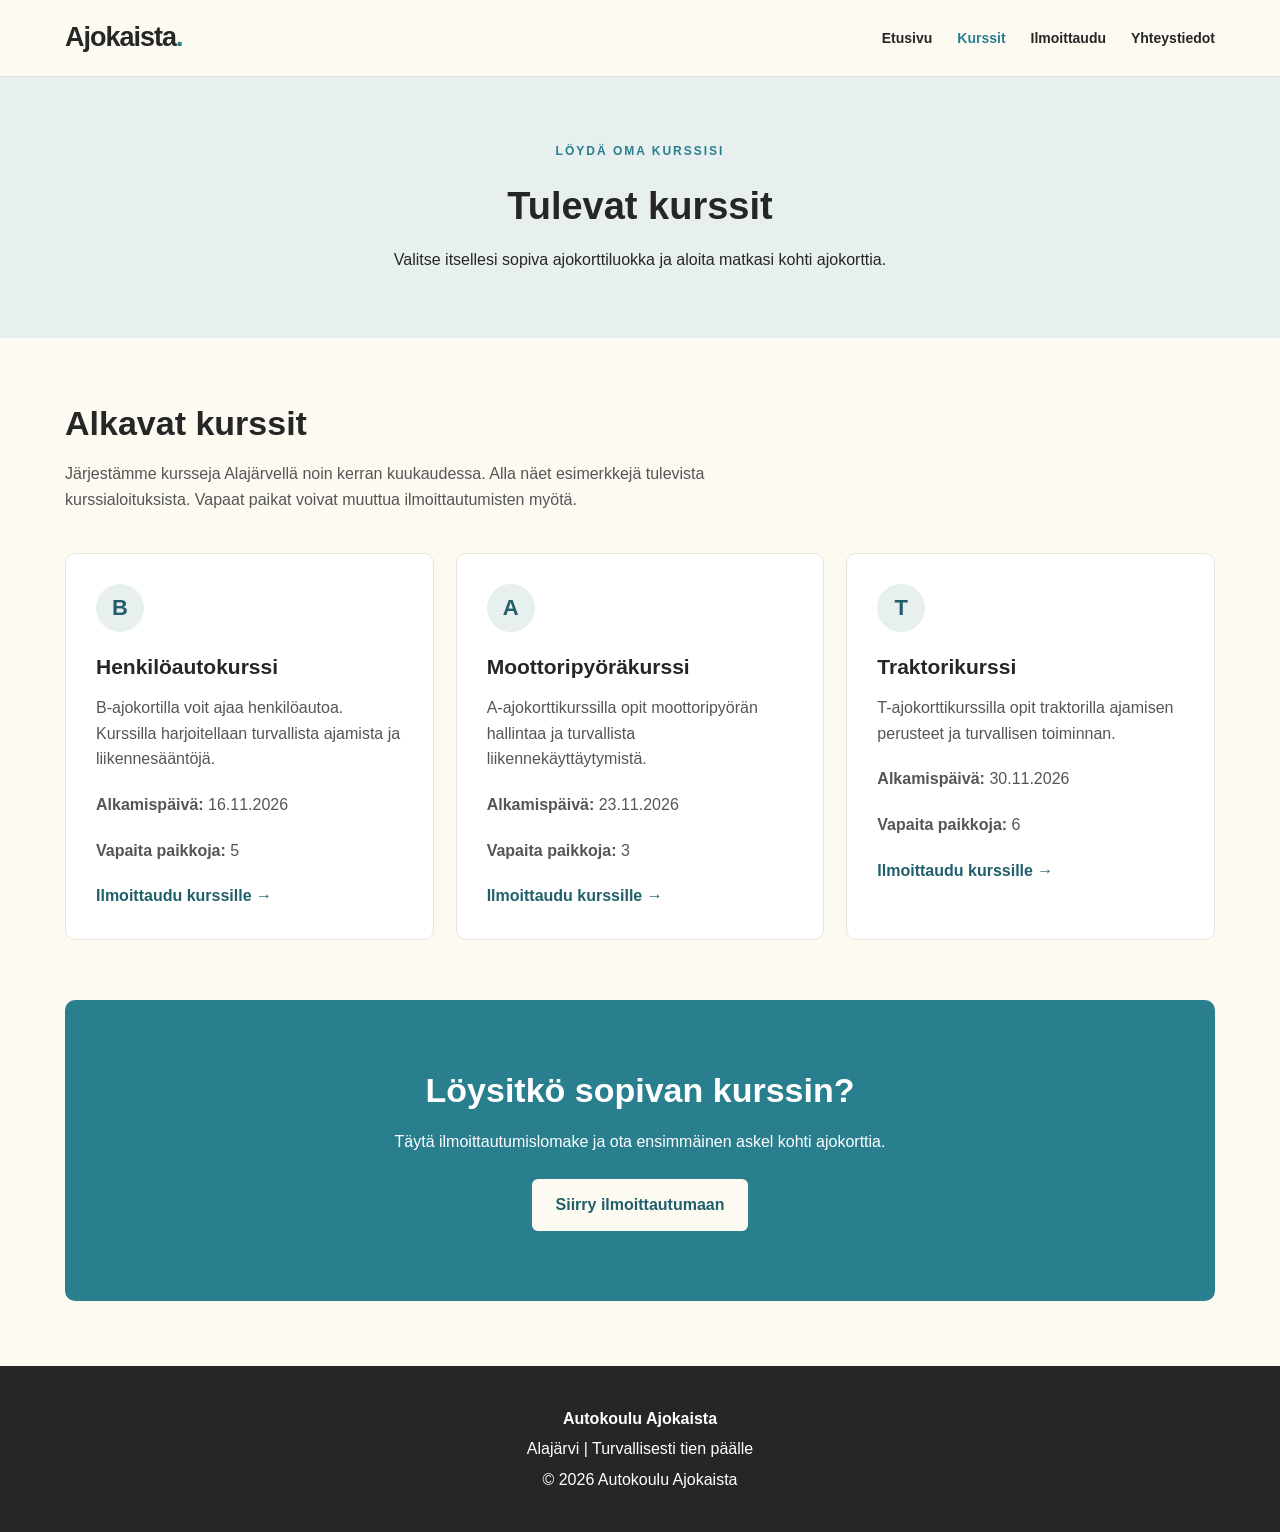
==== listing.html @ 46ec9aca "Muutokset" ====
<!DOCTYPE html>
<html lang="fi">
<head>
    <meta charset="UTF-8">
    <meta name="viewport" content="width=device-width, initial-scale=1.0">
    <meta name="description" content="Tutustu Autokoulu Ajokaistan tuleviin B-, A- ja T-ajokorttikursseihin Alajärvellä.">
    <title>Kurssit | Autokoulu Ajokaista</title>
    <link rel="stylesheet" href="style.css">
</head>
<body>

    <header class="site-header">
        <div class="container header-content">
            <a href="index.html" class="logo">Ajokaista<span>.</span></a>

            <nav class="main-nav" aria-label="Päänavigaatio">
                <a href="index.html">Etusivu</a>
                <a href="listing.html" aria-current="page">Kurssit</a>
                <a href="about.html">Ilmoittaudu</a>
                <a href="contact.html">Yhteystiedot</a>
            </nav>
        </div>
    </header>

    <main>

        <section class="page-banner">
            <div class="container">
                <p class="eyebrow">LÖYDÄ OMA KURSSISI</p>
                <h1>Tulevat kurssit</h1>
                <p>
                    Valitse itsellesi sopiva ajokorttiluokka
                    ja aloita matkasi kohti ajokorttia.
                </p>
            </div>
        </section>

        <section class="container content-section">

            <div class="section-heading">
                <h2>Alkavat kurssit</h2>
                <p>
                    Järjestämme kursseja Alajärvellä noin kerran kuukaudessa.
                    Alla näet esimerkkejä tulevista kurssialoituksista.
                    Vapaat paikat voivat muuttua ilmoittautumisten myötä.
                </p>
            </div>

            <div class="course-cards">

                <article class="course-card">
                    <span class="course-number">B</span>
                    <h3>Henkilöautokurssi</h3>
                    <p>
                        B-ajokortilla voit ajaa henkilöautoa.
                        Kurssilla harjoitellaan turvallista ajamista
                        ja liikennesääntöjä.
                    </p>

                    <p><strong>Alkamispäivä:</strong> 16.11.2026</p>
                    <p><strong>Vapaita paikkoja:</strong> 5</p>

                    <a href="about.html?kurssi=B">
                        Ilmoittaudu kurssille →
                    </a>
                </article>

                <article class="course-card">
                    <span class="course-number">A</span>
                    <h3>Moottoripyöräkurssi</h3>
                    <p>
                        A-ajokorttikurssilla opit moottoripyörän
                        hallintaa ja turvallista liikennekäyttäytymistä.
                    </p>

                    <p><strong>Alkamispäivä:</strong> 23.11.2026</p>
                    <p><strong>Vapaita paikkoja:</strong> 3</p>

                    <a href="contact.html?kurssi=A">
                        Ilmoittaudu kurssille →
                    </a>
                </article>

                <article class="course-card">
                    <span class="course-number">T</span>
                    <h3>Traktorikurssi</h3>
                    <p>
                        T-ajokorttikurssilla opit traktorilla
                        ajamisen perusteet ja turvallisen toiminnan.
                    </p>

                    <p><strong>Alkamispäivä:</strong> 30.11.2026</p>
                    <p><strong>Vapaita paikkoja:</strong> 6</p>

                    <a href="about.html?kurssi=T">
                        Ilmoittaudu kurssille →
                    </a>
                </article>

            </div>

            <div class="cta-section" style="margin-top: 60px; border-radius: 10px;">
                <h2>Löysitkö sopivan kurssin?</h2>
                <p>
                    Täytä ilmoittautumislomake ja ota ensimmäinen
                    askel kohti ajokorttia.
                </p>
                <a href="about.html" class="button button-light">
                    Siirry ilmoittautumaan
                </a>
            </div>

        </section>

    </main>

    <footer class="site-footer">
        <div class="container footer-content">
            <p><strong>Autokoulu Ajokaista</strong></p>
            <p>Alajärvi | Turvallisesti tien päälle</p>
            <p>&copy; 2026 Autokoulu Ajokaista</p>
        </div>
    </footer>

</body>
</html>
---- style.css ----
/* =========================
   YLEISET ASETUKSET
========================= */

:root {
    --text: #262626;
    --background: #fdfaf2;
    --accent: #2a7f8f;
    --accent-dark: #205f6b;
    --white: #ffffff;
    --light-green: #e7f0ee;
}

* {
    margin: 0;
    padding: 0;
    box-sizing: border-box;
}

html {
    scroll-behavior: smooth;
}

body {
    font-family: Arial, Helvetica, sans-serif;
    color: var(--text);
    background-color: var(--background);
    line-height: 1.6;
}

a {
    color: inherit;
}

.container {
    width: 90%;
    max-width: 1150px;
    margin: 0 auto;
}

/* =========================
   YLÄVALIKKO
========================= */

.site-header {
    background-color: var(--background);
    border-bottom: 1px solid #e5e1d8;
    position: sticky;
    top: 0;
    z-index: 10;
}

.header-content {
    min-height: 76px;
    display: flex;
    justify-content: space-between;
    align-items: center;
    gap: 20px;
}

.logo {
    font-size: 27px;
    font-weight: bold;
    text-decoration: none;
    letter-spacing: -1px;
}

.logo span {
    color: var(--accent);
}

.main-nav {
    display: flex;
    gap: 25px;
    flex-wrap: wrap;
}

.main-nav a {
    text-decoration: none;
    font-size: 14px;
    font-weight: bold;
    transition: color 0.2s;
}

.main-nav a:hover,
.main-nav a[aria-current="page"] {
    color: var(--accent);
}

/* =========================
   PAINIKKEET
========================= */

.button {
    display: inline-block;
    padding: 13px 24px;
    border-radius: 6px;
    text-decoration: none;
    font-weight: bold;
    transition: background-color 0.2s, transform 0.2s;
}

.button:hover {
    transform: translateY(-2px);
}

.button-primary {
    background-color: var(--accent);
    color: var(--white);
}

.button-primary:hover {
    background-color: var(--accent-dark);
}

.button-outline {
    border: 2px solid var(--white);
    color: var(--white);
}

.button-outline:hover {
    background-color: var(--white);
    color: var(--text);
}

.button-light {
    background-color: var(--background);
    color: var(--accent-dark);
}

.button-light:hover {
    background-color: var(--white);
}

/* =========================
   ETUSIVUN HERO
========================= */

.hero {
    background: linear-gradient(120deg, #205f6b, #2a7f8f);
    color: var(--white);
    padding: 115px 0;
}

.hero-content {
    max-width: 1150px;
}

.eyebrow {
    font-size: 12px;
    font-weight: bold;
    letter-spacing: 2px;
    margin-bottom: 15px;
    color: var(--accent);
}

.hero .eyebrow {
    color: #d1e9e9;
}

.hero h1 {
    font-size: clamp(36px, 6vw, 62px);
    line-height: 1.12;
    max-width: 750px;
    margin-bottom: 25px;
}

.hero-text {
    font-size: 18px;
    max-width: 620px;
    margin-bottom: 32px;
    color: #edf5f3;
}

.hero-buttons {
    display: flex;
    gap: 15px;
    flex-wrap: wrap;
}

/* =========================
   ESITTELY JA KURSSIKORTIT
========================= */

.intro-section {
    padding-top: 85px;
    padding-bottom: 85px;
}

.section-heading {
    max-width: 700px;
    margin-bottom: 40px;
}

.section-heading h2,
.cta-section h2 {
    font-size: 34px;
    line-height: 1.2;
    margin-bottom: 18px;
}

.section-heading > p:last-child {
    color: #555;
}

.course-cards {
    display: grid;
    grid-template-columns: repeat(3, 1fr);
    gap: 22px;
}

.course-card {
    background-color: var(--white);
    border: 1px solid #e9e5dc;
    border-radius: 10px;
    padding: 30px;
    transition: transform 0.2s, box-shadow 0.2s;
}

.course-card:hover {
    transform: translateY(-5px);
    box-shadow: 0 8px 25px rgba(0, 0, 0, 0.08);
}

.course-number {
    display: inline-flex;
    align-items: center;
    justify-content: center;
    width: 48px;
    height: 48px;
    border-radius: 50%;
    background-color: var(--light-green);
    color: var(--accent-dark);
    font-size: 22px;
    font-weight: bold;
    margin-bottom: 18px;
}

.course-card h3 {
    font-size: 21px;
    margin-bottom: 12px;
}

.course-card p {
    color: #555;
    margin-bottom: 20px;
}

.course-card a {
    color: var(--accent-dark);
    font-weight: bold;
    text-decoration: none;
}

/* =========================
   ALAOSAN TOIMINTAKEHOTE
========================= */

.cta-section {
    background-color: var(--accent);
    color: var(--white);
    padding: 70px 0;
    text-align: center;
}

.cta-section .eyebrow {
    color: #d1e9e9;
}

.cta-section p {
    margin-bottom: 25px;
}

/* =========================
   ALATUNNISTE
========================= */

.site-footer {
    background-color: #262626;
    color: var(--white);
    padding: 35px 0;
    text-align: center;
}

.footer-content p {
    margin: 5px 0;
}

/* =========================
   MUUT SIVUT JA LOMAKKEET
========================= */

.page-banner {
    background-color: var(--light-green);
    padding: 65px 0;
    text-align: center;
}

.page-banner h1 {
    font-size: 38px;
    margin-bottom: 10px;
}

.content-section {
    padding-top: 65px;
    padding-bottom: 65px;
}

.form-container {
    max-width: 750px;
    margin: 0 auto;
    background-color: var(--white);
    padding: 35px;
    border-radius: 10px;
    border: 1px solid #e9e5dc;
}

.form-group {
    margin-bottom: 22px;
}

.form-group label {
    display: block;
    font-weight: bold;
    margin-bottom: 7px;
}

.form-group input,
.form-group select,
.form-group textarea {
    width: 100%;
    padding: 12px;
    border: 1px solid #bdbdbd;
    border-radius: 5px;
    font: inherit;
    background-color: var(--white);
    color: var(--text);
}

.form-group input:focus,
.form-group select:focus,
.form-group textarea:focus {
    outline: 2px solid var(--accent);
    outline-offset: 2px;
}

.form-group input[aria-invalid="true"],
.form-group select[aria-invalid="true"] {
    border-color: #b42318;
}

.form-group fieldset {
    border: 1px solid #ddd;
    border-radius: 6px;
    padding: 15px;
}

.form-group legend {
    font-weight: bold;
    padding: 0 5px;
}

.form-group .choice {
    display: flex;
    align-items: center;
    gap: 9px;
    margin: 8px 0;
    font-weight: normal;
}

.form-group .choice input {
    width: auto;
}

.error-message {
    color: #b42318;
    font-size: 14px;
    margin-top: 5px;
}

.success-message {
    background-color: var(--light-green);
    color: var(--accent-dark);
    border-radius: 6px;
    padding: 18px;
    margin-top: 20px;
}

[hidden] {
    display: none !important;
}

/* =========================
   MOBIILINÄKYMÄ
========================= */

@media (max-width: 750px) {

    .header-content {
        flex-direction: column;
        padding: 15px 0;
    }

    .main-nav {
        justify-content: center;
        gap: 14px;
    }

    .main-nav a {
        font-size: 13px;
    }

    .hero {
        padding: 75px 0;
    }

    .hero h1 {
        font-size: 38px;
    }

    .course-cards {
        grid-template-columns: 1fr;
    }

    .section-heading h2,
    .cta-section h2 {
        font-size: 28px;
    }

    .form-container {
        padding: 22px;
    }
}
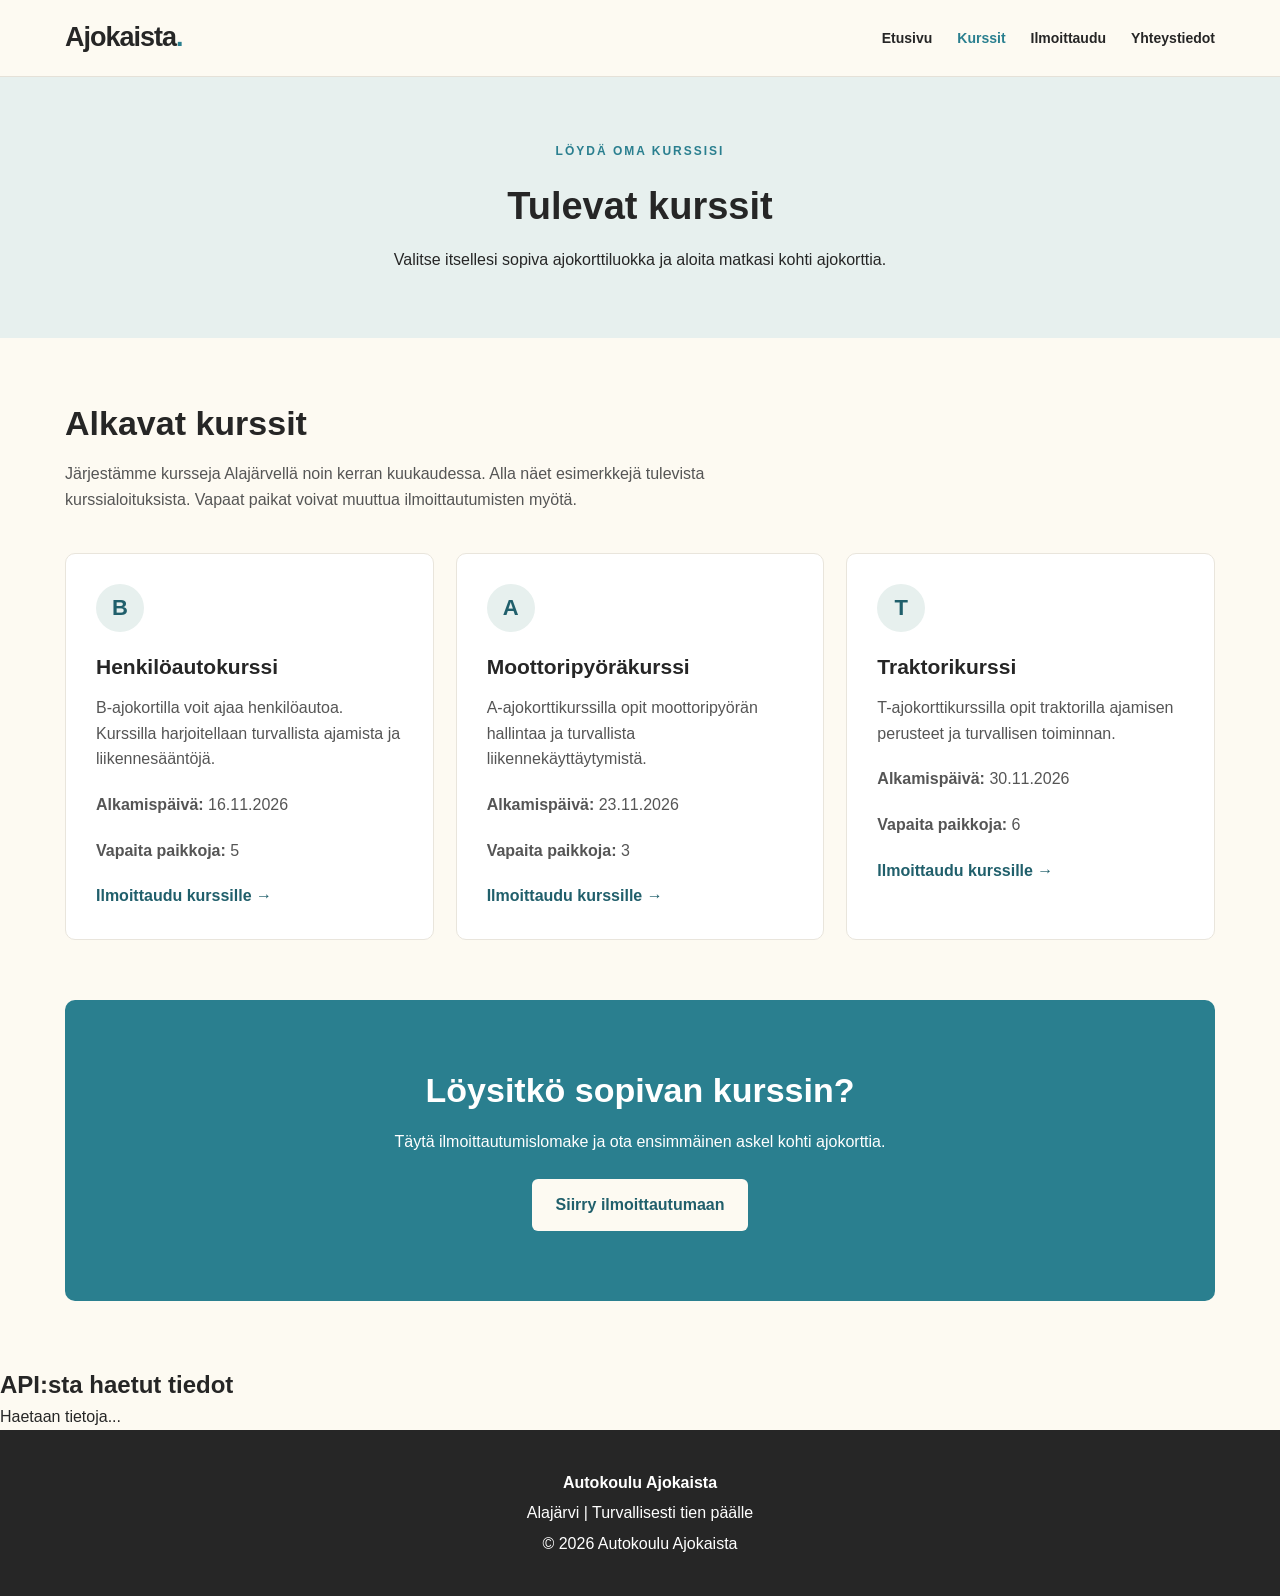
==== commit 8f6b6ab0: "API" ====
--- a/listing.html
+++ b/listing.html
@@ -113,6 +113,15 @@
 
         </section>
 
+
+    <section>
+        <h2>API:sta haetut tiedot</h2>
+
+        <div id="api-tulokset">
+            Haetaan tietoja...
+        </div>
+    </section>
+
     </main>
 
     <footer class="site-footer">
